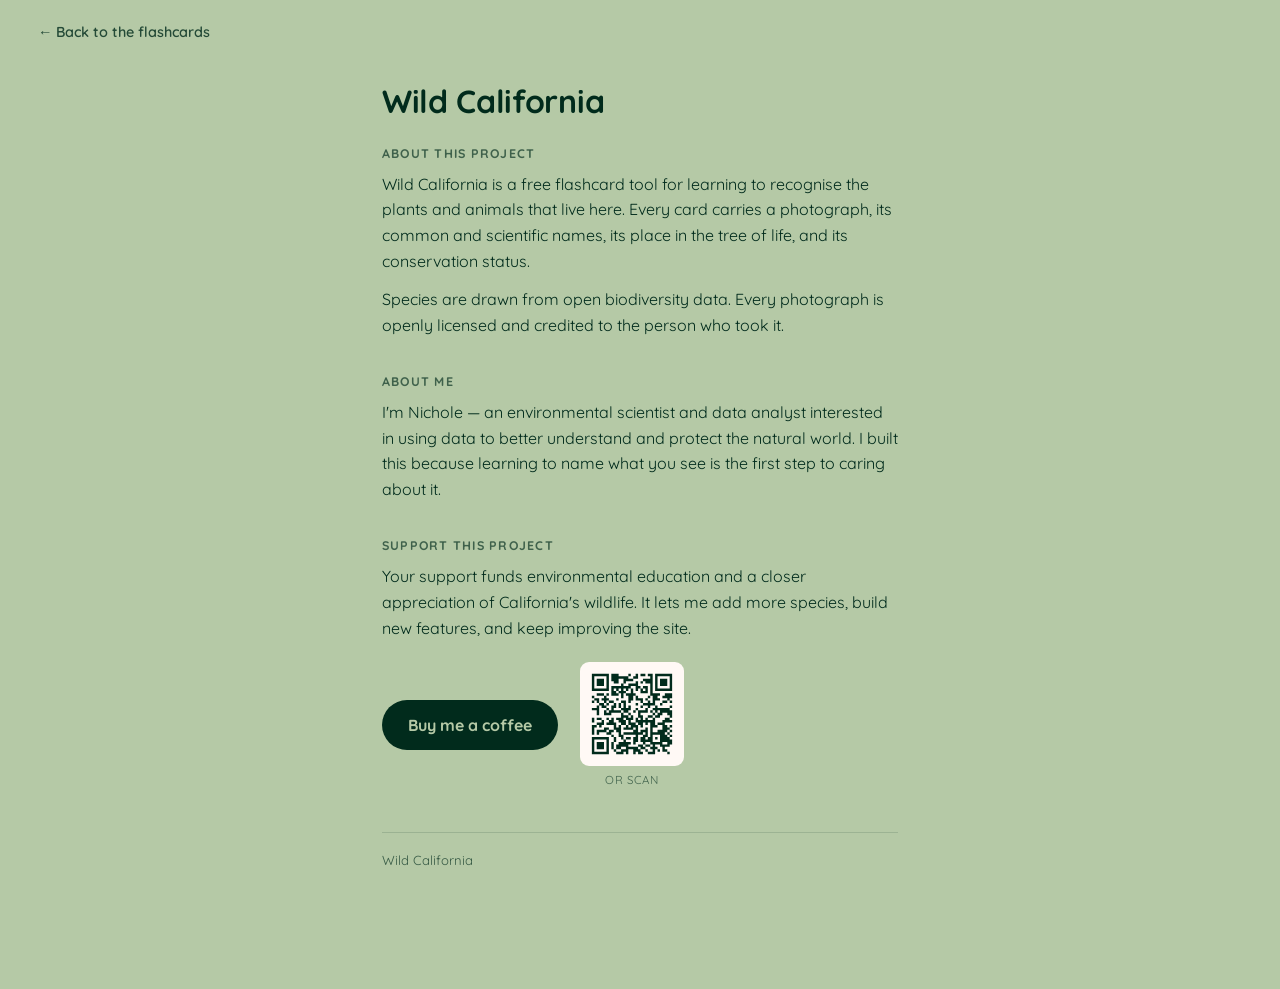
==== about.html @ 589a56c6 "Add 18 species, about + taxonomy pages, corner navigation - 18 new species with approved photos: 4 p" ====
<!DOCTYPE html>
<html lang="en">

<head>

    <meta charset="UTF-8" />
    <meta name="viewport" content="width=device-width, initial-scale=1.0" />

    <title>About — Wild California</title>
    <meta name="description" content="About Wild California, a free flashcard tool for learning California's native species." />

    <link rel="icon" href="favicon.ico" sizes="any" />
    <link rel="icon" type="image/png" sizes="32x32" href="favicon-32.png" />
    <link rel="apple-touch-icon" href="apple-touch-icon.png" />

    <link href="https://fonts.googleapis.com/css2?family=Quicksand:wght@400;600;700&display=swap" rel="stylesheet" />
    <link href="css/style.css" rel="stylesheet" type="text/css" />

</head>


<body class="page-about">

    <a class="back-link" href="index.html">&larr; Back to the flashcards</a>


    <main class="prose">

        <h1>Wild California</h1>


        <section>

            <h2>About this project</h2>

            <p>
                Wild California is a free flashcard tool for learning to
                recognise the plants and animals that live here. Every card
                carries a photograph, its common and scientific names, its
                place in the tree of life, and its conservation status.
            </p>

            <p>
                Species are drawn from open biodiversity data. Every
                photograph is openly licensed and credited to the person who
                took it.
            </p>

        </section>


        <section>

            <h2>About me</h2>

            <p>
                I'm Nichole — an environmental scientist and data analyst
                interested in using data to better understand and protect the
                natural world. I built this because learning to name what you
                see is the first step to caring about it.
            </p>

        </section>


        <section>

            <h2>Support this project</h2>

            <p>
                Your support funds environmental education and a closer
                appreciation of California's wildlife. It lets me add more
                species, build new features, and keep improving the site.
            </p>

            <div class="support">

                <a class="support-btn"
                   href="https://buymeacoffee.com/signup"
                   target="_blank"
                   rel="noopener">
                    Buy me a coffee
                </a>

                <figure class="qr">
                    <img src="images/support-qr.svg" alt="QR code linking to the support page" />
                    <figcaption>Or scan</figcaption>
                </figure>

            </div>

        </section>


        <footer class="about-footer">
            <a href="index.html">Wild California</a>
        </footer>

    </main>

</body>

</html>
---- css/style.css ----
/* =========================================================
   WILD CALIFORNIA — Native Species Flashcards
   ---------------------------------------------------------
   Palette taken from the poppy in the favicon. Orange is an
   ACCENT only (active state, primary action) — the species
   photographs supply the colour on this page.
========================================================= */

:root {
  --poppy:        #f28c28;
  --poppy-deep:   #d97317;
  --cream:        #fff9f5;
  --cream-deep:   #f7ece3;
  --green:        #2f5d3f;
  --sage:         #dfe6d8;

  --halo:         #b5c9a6;   /* filter glow + reveal button */
  --card-dark:    #012b1c;   /* species information panel */
  --ink:          #171717;
  --ink-soft:     #5c5c5c;
  --ink-faint:    #8d8d8d;
  --card:         #ffffff;
  --line:         #e8e0cf;

  --shadow-sm: 0 1px 3px rgba(47, 45, 40, .10);
  --shadow-md: 0 6px 20px rgba(47, 45, 40, .10);
  --shadow-lg: 0 14px 40px rgba(47, 45, 40, .16);

  --radius:    18px;
  --radius-sm: 11px;
}

* { box-sizing: border-box; }

html { -webkit-text-size-adjust: 100%; }

body {
  margin: 0;
  padding: 0 16px 48px;
  min-height: 100vh;
  background: var(--cream);
  color: var(--ink);
  font-family: 'Quicksand', -apple-system, BlinkMacSystemFont, 'Segoe UI', sans-serif;
  font-size: 16px;
  line-height: 1.5;
}


/* ---------------------------------------------------------
   CATEGORY FILTER
--------------------------------------------------------- */

.category-buttons {
  display: flex;
  flex-wrap: wrap;
  justify-content: center;
  gap: 10px;
  max-width: 620px;
  margin: 22px auto 26px;
}

.category-button {
  width: 58px;
  height: 58px;
  padding: 0;
  font-size: 1.9rem;
  line-height: 1;
  background: var(--cream);
  border: none;
  border-radius: 50%;
  box-shadow: var(--shadow-sm);
  cursor: pointer;
  transition: box-shadow .5s ease, transform .25s ease;
}

/* the feathered halo from v1, in sage */
.category-button:hover,
.category-button.selected {
  background: var(--cream);
  box-shadow: 0 0 25px 8px rgba(181, 201, 166, .85);
  transform: scale(1.06);
}

/* selected sits a little brighter than a passing hover */
.category-button.selected {
  box-shadow: 0 0 28px 11px rgba(181, 201, 166, 1);
}

.category-button:focus-visible {
  outline: 3px solid var(--green);
  outline-offset: 3px;
}


/* ---------------------------------------------------------
   THE CARD
   One surface: photo, then text. Previously these were three
   separate floating boxes at three different widths.
--------------------------------------------------------- */

.card {
  max-width: 560px;
  margin: 0 auto;
  background: var(--card);
  border-radius: var(--radius);
  box-shadow: var(--shadow-md);
  overflow: hidden;
}

.term { margin: 0; }

.flashcard-img-wrapper {
  position: relative;
  width: 100%;
  aspect-ratio: 4 / 3;              /* portraits no longer get beheaded */
  margin: 0;
  border: none;
  border-radius: 0;
  background: var(--sage);
  display: block;
  overflow: hidden;
}

.flashcard-img {
  position: relative;      /* sit ABOVE the placeholder, not under it */
  z-index: 1;
  width: 100%;
  height: 100%;
  object-fit: cover;
  display: block;
  border-radius: 0;
  opacity: 0;
  transition: opacity .35s ease;
}

.flashcard-img.loaded { opacity: 1; }

/* quiet placeholder while the image decodes */
.flashcard-img-wrapper::before {
  content: "";
  position: absolute;
  z-index: 0;
  inset: 0;
  background: repeating-linear-gradient(
    45deg, var(--sage), var(--sage) 12px, #d7e0cf 12px, #d7e0cf 24px);
  opacity: .55;
}


/* ---------------------------------------------------------
   SPECIES INFORMATION
--------------------------------------------------------- */

.definition {
  display: none;
  width: 100%;
  margin: 0;
  padding: 20px 22px 24px;
  text-align: left;
  border: none;
  border-radius: 0;
  background: var(--card-dark);
  color: var(--cream);
}

.definition h3 {
  margin: 0;
  font-size: 1.4rem;
  font-weight: 700;
  line-height: 1.2;
  color: var(--halo);
}

/* scientific name + status: clearly secondary */
.definition > p em,
.definition > p i {
  color: var(--cream);
  opacity: .6;
  font-size: .92rem;
}

.definition > p { margin: 4px 0 0; }

.info-icon {
  flex: 0 0 auto;
  opacity: .55;
  filter: invert(1) brightness(1.6);   /* dark panel needs a light glyph */
  transition: opacity .18s ease, transform .18s ease;
}

.info-icon:hover {
  opacity: 1;
  transform: scale(1.12);
  filter: none;
}

.description-box {
  margin-top: 14px !important;
  padding-top: 13px;
  border-top: 1px solid rgba(255, 249, 245, .18);
  font-size: .93rem !important;
  line-height: 1.6 !important;
  color: var(--cream);
  text-align: left !important;
}

.non-native {
  margin: 12px 0 0;
  padding: 5px 11px;
  display: inline-block;
  font-size: .78rem;
  font-weight: 700;
  color: #ffd9b8;
  background: rgba(242, 140, 40, .18);
  border-radius: 999px;
}

.credit {
  margin: 14px 0 0;
  font-size: .72rem;
  line-height: 1.45;
  color: var(--cream);
  opacity: .45;
  text-align: left;
}


/* ---------------------------------------------------------
   CONTROLS
--------------------------------------------------------- */

.button {
  display: flex;
  justify-content: center;
  align-items: center;
  gap: 14px;
  margin: 26px auto 0;
}

.button button {
  position: relative;
  min-width: 62px;
  height: 52px;
  padding: 0 22px;
  font-family: inherit;
  font-size: 1.25rem;
  font-weight: 700;
  color: var(--ink);
  background: var(--card);
  border: 1px solid var(--line);
  border-radius: 999px;
  box-shadow: var(--shadow-sm);
  cursor: pointer;
  transition: transform .18s ease, box-shadow .18s ease,
              background-color .18s ease;
}

.button button:hover {
  transform: translateY(-2px);
  box-shadow: var(--shadow-md);
  background: var(--cream-deep);
}

.button button:active { transform: translateY(0); }

.button button:focus-visible {
  outline: 3px solid var(--green);
  outline-offset: 3px;
}

/* reveal is the primary action */
.button .check {
  background: var(--halo);
  border-color: var(--halo);
  color: var(--cream);
  min-width: 92px;
}

.button .check:hover {
  background: #a7bd96;
  border-color: #a7bd96;
}

.button .help {
  font-size: 1.1rem;
  color: var(--ink-soft);
}

/* teach the shortcut on hover instead of in a tutorial */
.button button[data-key]::after {
  content: attr(data-key);
  position: absolute;
  left: 50%;
  bottom: -26px;
  transform: translateX(-50%);
  padding: 2px 8px;
  font-size: .68rem;
  font-weight: 700;
  letter-spacing: .03em;
  white-space: nowrap;
  color: var(--ink-soft);
  background: var(--cream-deep);
  border-radius: 5px;
  opacity: 0;
  pointer-events: none;
  transition: opacity .18s ease;
}

.button button[data-key]:hover::after,
.button button[data-key]:focus-visible::after { opacity: 1; }


/* ---------------------------------------------------------
   HELP MODAL
--------------------------------------------------------- */

.modal-backdrop {
  position: fixed;
  inset: 0;
  z-index: 900;
  background: rgba(30, 26, 20, .45);
  display: flex;
  align-items: center;
  justify-content: center;
  padding: 20px;
}

.modal-backdrop[hidden] { display: none; }

.modal {
  position: relative;
  width: 100%;
  max-width: 470px;
  max-height: 86vh;
  overflow-y: auto;
  padding: 26px 26px 28px;
  background: var(--cream);
  border-radius: var(--radius);
  box-shadow: var(--shadow-lg);
}

.modal h2 {
  margin: 0 0 4px;
  font-size: 1.3rem;
  color: var(--green);
}

.modal h3 {
  margin: 22px 0 9px;
  font-size: .78rem;
  font-weight: 700;
  letter-spacing: .09em;
  text-transform: uppercase;
  color: var(--ink-faint);
}

.modal p { margin: 0; font-size: .93rem; color: var(--ink-soft); }

.modal dl {
  margin: 0;
  display: grid;
  grid-template-columns: 42px 1fr;
  gap: 9px 13px;
  align-items: center;
}

.modal dt { font-size: 1.5rem; line-height: 1; text-align: center; }
.modal dd { margin: 0; font-size: .92rem; }

.modal .btn-legend dt {
  font-size: 1rem;
  font-weight: 700;
  color: var(--ink);
}

.modal kbd {
  display: inline-block;
  min-width: 22px;
  padding: 2px 7px;
  font-family: inherit;
  font-size: .78rem;
  font-weight: 700;
  text-align: center;
  color: var(--ink);
  background: #fff;
  border: 1px solid var(--line);
  border-bottom-width: 2px;
  border-radius: 5px;
}

.modal-close {
  position: absolute;
  top: 12px;
  right: 12px;
  width: 34px;
  height: 34px;
  font-size: 1.15rem;
  line-height: 1;
  color: var(--ink-soft);
  background: transparent;
  border: none;
  border-radius: 50%;
  cursor: pointer;
  transition: background-color .18s ease;
}

.modal-close:hover { background: var(--cream-deep); }


/* ---------------------------------------------------------
   MOBILE FIRST — this gets used outdoors, on a phone
--------------------------------------------------------- */

@media (max-width: 560px) {

  body { padding: 0 12px 40px; }

  .category-buttons { gap: 8px; margin: 16px auto 20px; }

  .category-button { width: 50px; height: 50px; font-size: 1.6rem; }

  .definition { padding: 17px 18px 20px; }

  .definition h3 { font-size: 1.22rem; }

  .button { gap: 10px; }

  .button button { min-width: 56px; height: 48px; padding: 0 17px; }

  .button .check { min-width: 82px; }
}


@media (prefers-reduced-motion: reduce) {

  *, *::before, *::after {
    animation-duration: .01ms !important;
    transition-duration: .01ms !important;
  }

  .flashcard-img { opacity: 1; }
}


/* species name + info toggle on one row */
.species-head {
  display: flex;
  align-items: flex-start;
  justify-content: space-between;
  gap: 12px;
}

.species-head .info-icon {
  width: 19px;
  height: 19px;
  margin-top: 4px;
  cursor: pointer;
}

.description-box[hidden] { display: none; }


/* ---------------------------------------------------------
   FAVOURITE STAR
   Both paths share one 16x16 viewBox (Bootstrap Icons
   bi-star / bi-star-fill), so outline and fill sit exactly
   on top of each other with no size mismatch.
--------------------------------------------------------- */

.star-btn {
  position: absolute;
  z-index: 2;
  top: 10px;
  left: 10px;
  width: 40px;
  height: 40px;
  padding: 0;
  display: flex;
  align-items: center;
  justify-content: center;
  color: #fff;
  background: transparent;
  border: none;
  border-radius: 50%;
  cursor: pointer;
  opacity: .10;
  filter: drop-shadow(0 1px 3px rgba(0, 0, 0, .55));
  transition: opacity .2s ease, transform .2s ease;
}

.star-btn:hover,
.star-btn:focus-visible { opacity: 1; }

.star-btn:focus-visible {
  outline: 3px solid var(--halo);
  outline-offset: 2px;
}

.star-btn.starred { opacity: 1; color: var(--halo); }

.star-btn svg { width: 26px; height: 26px; display: block; }

.star-btn .star-filled  { display: none; }
.star-btn.starred .star-outline { display: none; }
.star-btn.starred .star-filled  { display: block; }


/* ---------------------------------------------------------
   CORNER NAVIGATION
   Both targets are bare - no ring, no halo. The generous hit
   area means you never have to land on a thin branch.
--------------------------------------------------------- */

.corner-nav {
  position: absolute;
  top: 12px;
  left: 12px;
  z-index: 5;
  display: flex;
  align-items: center;
  gap: 2px;
}

.heart-btn,
.tax-btn {
  width: 46px;
  height: 46px;
  padding: 0;
  display: flex;
  align-items: center;
  justify-content: center;
  background: none;
  border: none;
  border-radius: 50%;        /* hit area only - nothing is painted */
  box-shadow: none;
  cursor: pointer;
  text-decoration: none;
  transition: transform .2s ease, color .2s ease, opacity .2s ease;
}

.heart-btn { color: #fbb1ca; }
.heart-btn svg { width: 30px; height: 30px; display: block; }
.heart-btn:hover { transform: scale(1.12); color: #f79ab9; background: none; box-shadow: none; }

.tax-btn img { width: 31px; height: 31px; display: block; }
.tax-btn:hover { transform: scale(1.12); }

.heart-btn:focus-visible,
.tax-btn:focus-visible {
  outline: 3px solid var(--card-dark);
  outline-offset: 2px;
}


/* ---------------------------------------------------------
   ABOUT + TAXONOMY PAGES
--------------------------------------------------------- */

body.page-about   { background: #b5c9a6; color: #012b1c; }
body.page-taxonomy{ background: var(--cream); color: var(--ink); }

.back-link {
  display: inline-block;
  margin: 22px 0 0 22px;
  font-size: .9rem;
  font-weight: 600;
  color: inherit;
  text-decoration: none;
  opacity: .8;
}

.back-link:hover { opacity: 1; text-decoration: underline; }

.prose {
  max-width: 560px;
  margin: 0 auto;
  padding: 26px 22px 70px;
}

.prose h1 {
  margin: 14px 0 26px;
  font-size: 2rem;
  line-height: 1.1;
  letter-spacing: -.01em;
}

.prose section { margin-bottom: 34px; }

.prose h2 {
  margin: 0 0 8px;
  font-size: .78rem;
  font-weight: 700;
  letter-spacing: .1em;
  text-transform: uppercase;
  opacity: .65;
}

.prose p {
  margin: 0 0 12px;
  font-size: 1rem;
  line-height: 1.62;
}

.support {
  display: flex;
  align-items: center;
  gap: 22px;
  flex-wrap: wrap;
  margin-top: 20px;
}

.support-btn {
  display: inline-block;
  padding: 13px 26px;
  font-size: 1rem;
  font-weight: 700;
  white-space: nowrap;
  color: #b5c9a6;
  background: #012b1c;
  border-radius: 999px;
  text-decoration: none;
  transition: transform .2s ease, box-shadow .2s ease;
}

.support-btn:hover {
  transform: scale(1.04);
  box-shadow: 0 5px 16px rgba(1, 43, 28, .28);
}

.qr { margin: 0; text-align: center; }

.qr img {
  width: 104px;
  height: 104px;
  display: block;
  padding: 7px;
  background: #fff9f5;
  border-radius: 9px;
}

.qr figcaption {
  margin-top: 5px;
  font-size: .72rem;
  letter-spacing: .05em;
  text-transform: uppercase;
  opacity: .65;
}

.about-footer {
  margin-top: 44px;
  padding-top: 18px;
  border-top: 1px solid rgba(1, 43, 28, .2);
  font-size: .82rem;
  opacity: .7;
}

.about-footer a { color: inherit; text-decoration: none; }
.about-footer a:hover { text-decoration: underline; }

.soon {
  margin-top: 26px;
  font-size: .85rem;
  letter-spacing: .08em;
  text-transform: uppercase;
  opacity: .5;
}

@media (max-width: 560px) {
  .corner-nav { top: 8px; left: 8px; }
  .heart-btn, .tax-btn { width: 42px; height: 42px; }
  .heart-btn svg, .tax-btn img { width: 27px; height: 27px; }
  .prose h1 { font-size: 1.65rem; }
}
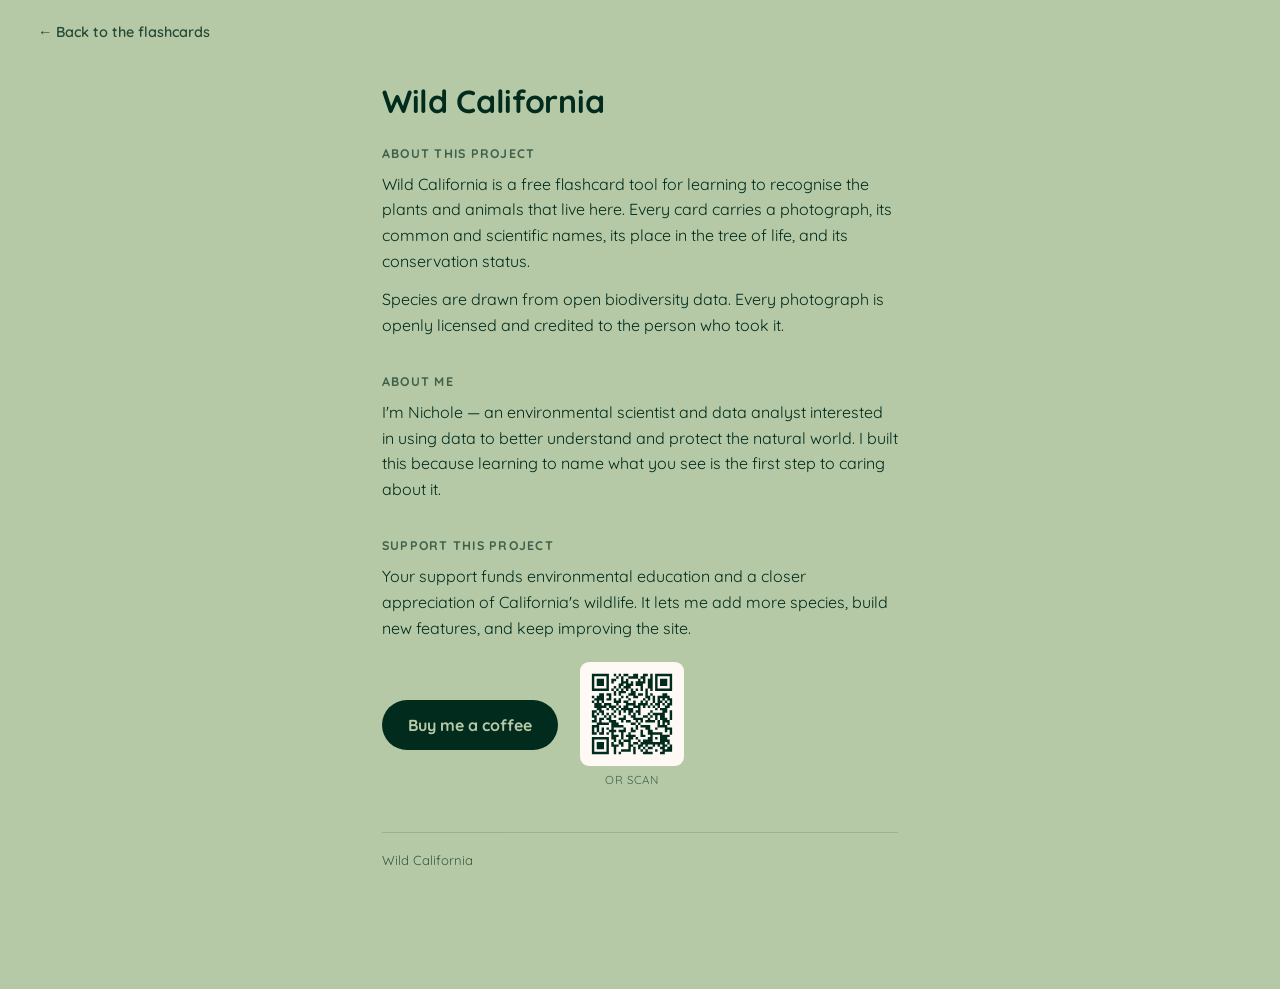
==== commit beef7c0b: "Point support link and QR at the real Buy Me a Coffee page Both were on buymeacoffee.com/signup, whi" ====
--- a/about.html
+++ b/about.html
@@ -76,7 +76,7 @@
             <div class="support">
 
                 <a class="support-btn"
-                   href="https://buymeacoffee.com/signup"
+                   href="https://buymeacoffee.com/babyfat"
                    target="_blank"
                    rel="noopener">
                     Buy me a coffee
--- a/css/style.css
+++ b/css/style.css
@@ -506,50 +506,62 @@
 
 
 /* ---------------------------------------------------------
-   CORNER NAVIGATION
-   Both targets are bare - no ring, no halo. The generous hit
-   area means you never have to land on a thin branch.
---------------------------------------------------------- */
-
-.corner-nav {
-  position: absolute;
-  top: 12px;
-  left: 12px;
-  z-index: 5;
-  display: flex;
+   LEFT RAIL
+   Three stacked controls anchored to the left edge, on a
+   panel a shade darker than the page so they read as one
+   group without pulling attention.
+--------------------------------------------------------- */
+
+.side-rail {
+  position: fixed;
+  top: 14px;
+  left: 0;
+  z-index: 20;
+
+  display: flex;
+  flex-direction: column;
   align-items: center;
-  gap: 2px;
-}
-
-.heart-btn,
-.tax-btn {
-  width: 46px;
-  height: 46px;
+  gap: 4px;
+
+  padding: 10px 8px;
+
+  background: #f6efe8;                      /* one step down from #fff9f5 */
+  border-radius: 0 16px 16px 0;             /* square to the screen edge */
+  box-shadow: 0 2px 10px rgba(47, 45, 40, .07);
+}
+
+.rail-btn {
+  width: 44px;
+  height: 44px;
   padding: 0;
   display: flex;
   align-items: center;
   justify-content: center;
   background: none;
   border: none;
-  border-radius: 50%;        /* hit area only - nothing is painted */
+  border-radius: 50%;      /* hit area only - nothing is painted */
   box-shadow: none;
   cursor: pointer;
   text-decoration: none;
-  transition: transform .2s ease, color .2s ease, opacity .2s ease;
-}
-
-.heart-btn { color: #fbb1ca; }
-.heart-btn svg { width: 30px; height: 30px; display: block; }
-.heart-btn:hover { transform: scale(1.12); color: #f79ab9; background: none; box-shadow: none; }
-
-.tax-btn img { width: 31px; height: 31px; display: block; }
-.tax-btn:hover { transform: scale(1.12); }
-
-.heart-btn:focus-visible,
-.tax-btn:focus-visible {
+  transition: transform .2s ease, color .2s ease;
+}
+
+.rail-btn:hover { transform: scale(1.12); background: none; box-shadow: none; }
+
+.rail-btn:focus-visible {
   outline: 3px solid var(--card-dark);
   outline-offset: 2px;
 }
+
+.heart-btn { color: #fbb1ca; }
+.heart-btn svg { width: 29px; height: 29px; display: block; }
+.heart-btn:hover { color: #f79ab9; }
+
+.tax-btn img { width: 30px; height: 30px; display: block; }
+
+.help-btn { color: #012b1c; opacity: .55; }
+.help-btn svg { width: 26px; height: 26px; display: block; }
+.help-btn:hover { opacity: 1; }
 
 
 /* ---------------------------------------------------------
@@ -671,3 +683,59 @@
   .heart-btn svg, .tax-btn img { width: 27px; height: 27px; }
   .prose h1 { font-size: 1.65rem; }
 }
+
+
+/* the rail is fixed, so narrow screens need breathing room */
+@media (max-width: 700px) {
+
+  .side-rail {
+    top: 10px;
+    gap: 2px;
+    padding: 7px 5px;
+    border-radius: 0 13px 13px 0;
+  }
+
+  .rail-btn { width: 38px; height: 38px; }
+
+  .heart-btn svg, .tax-btn img { width: 25px; height: 25px; }
+  .help-btn svg { width: 22px; height: 22px; }
+
+  body { padding-left: 56px; }
+
+  .category-buttons { margin-left: 0; }
+}
+
+
+/* lifespan | size | weight, under the scientific name */
+
+.stats {
+  display: flex;
+  flex-wrap: wrap;
+  gap: 6px 14px;
+  margin: 7px 0 0 !important;
+  font-size: .82rem;
+  color: var(--cream);
+  opacity: .75;
+}
+
+.stats span { white-space: nowrap; }
+
+.stats span + span {
+  position: relative;
+  padding-left: 14px;
+}
+
+.stats span + span::before {
+  content: "";
+  position: absolute;
+  left: 0;
+  top: 50%;
+  width: 1px;
+  height: 11px;
+  transform: translateY(-50%);
+  background: currentColor;
+  opacity: .35;
+}
+
+.project-light-bg .stats,
+body.page-about .stats { color: var(--ink); }
